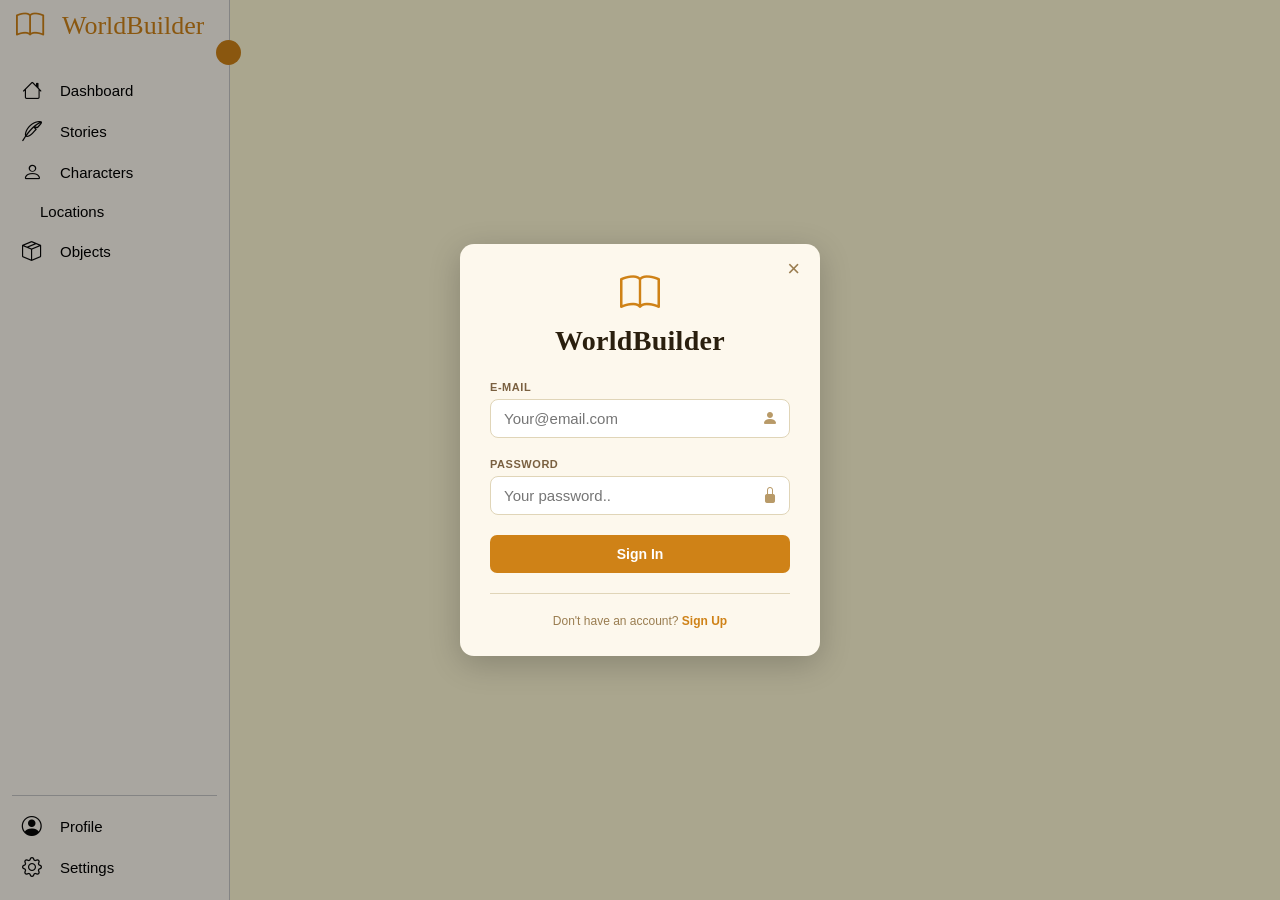
==== index.html @ 4628c9f9 "Add files via upload" ====
<!doctype html>
<html lang="pt-br">
  <head>
    <meta charset="UTF-8">
    <title>WorldBuilder</title>
    <link href="https://cdn.boxicons.com/3.0.8/fonts/basic/boxicons.min.css" rel="stylesheet">
    <link rel="stylesheet" href="https://cdn.jsdelivr.net/npm/bootstrap-icons@1.13.1/font/bootstrap-icons.min.css">
    <link href="Css/style.css" rel="stylesheet"/>
    <link href="Css/sections.css" rel="stylesheet"/>
    <link href="Css/frame.css" rel="stylesheet"/>
  </head>
  <body>
    <header>
      <nav class="Sidebar Expand">
        <div class="Title-Expand">
          <i class="bi bi-book"></i>
          <span class="txt">WorldBuilder</span>
        </div>
        <i class="bx bx-chevron-right toggle" id="btn-exp"></i>
        <ul class="main-menu">
          <li class="item-bar">
            <a href="#A-Dashboard">
              <span class="icon"><i class="bi bi-house"></i></span>
              <span class="txt-link">Dashboard</span>
            </a>
          </li>
          <li class="item-bar">
            <a href="#B-Stories">
              <span class="icon"><i class="bi bi-feather"></i></span>
              <span class="txt-link">Stories</span>
            </a>
          </li>
          <li class="item-bar">
            <a href="#C-Characters">
              <span class="icon"><i class="bi bi-person"></i></span>
              <span class="txt-link">Characters</span>
            </a>
          </li>
          <li class="item-bar">
            <a href="#D-Locations">
              <span class="icon"><i class="bx bx-map"></i></span>
              <span class="txt-link">Locations</span>
            </a>
          </li>
          <li class="item-bar">
            <a href="#E-Objects">
              <span class="icon"><i class="bi bi-box-seam"></i></span>
              <span class="txt-link">Objects</span>
            </a>
          </li>
        </ul>

        <ul class="bottom-menu">
          <li class="item-bar">
            <a href="#Account">
              <span class="icon"><i class="bi bi-person-circle"></i></span>
              <span class="txt-link">Profile</span>
            </a>
          </li>
          <li class="item-bar">
            <a href="#Settings">
              <span class="icon"><i class="bi bi-gear"></i></span>
              <span class="txt-link">Settings</span>
            </a>
          </li>
        </ul>
      </nav>
    </header>
    <main>
      <div class="conteiner">
        <section id="A-Dashboard">
          
        </section>
        <section id="B-Stories">
          <div class="section-panel">
            <div class="section-tab">
              <h2>Stories</h2>
              <button class="btn-add" data-modal="Stories" title="New Story">+</button>
            </div>
            <div class="section-search">
              <i class="bi bi-search"></i>
              <input type="text" placeholder="Search Story...">
            </div>
            <div class="section-list">

              <div class="section-card">
                <div class="card-thumb"><i class="bi bi-feather"></i></div>
                <div class="card-info">
                  <span class="card-name">A Origem do Rei</span>
                  <span class="card-desc">A ascensão de um rei lendário</span>

                </div>
              </div>

            </div>
            
          </div>
          <div class="section-content">
            <p class="section-placeholder">Select an existing item or create a new one to begin.</p>
          </div>
        </section>
        <section id="C-Characters">
          <div class="section-panel">
            <div class="section-tab">
              <h2>Characters</h2>
              <button class="btn-add" title="New Character">+</button>
            </div>
            <div class="section-search">
              <i class="bi bi-search"></i>
              <input type="text" placeholder="Search Character...">
            </div>
            <div class="section-list">
            </div>
          </div>
          <div class="section-content">
            <p class="section-placeholder">Select an existing item or create a new one to begin.</p>
          </div>
        </section>
        <section id="D-Locations">
          <div class="section-panel">
            <div class="section-tab">
              <h2>Locations</h2>
              <button class="btn-add" title="New Location">+</button>
            </div>
            <div class="section-search">
              <i class="bi bi-search"></i>
              <input type="text" placeholder="Search Location...">
            </div>
            <div class="section-list">
              
            </div>
          </div>
          <div class="section-content">
            <p class="section-placeholder">Select an existing item or create a new one to begin.</p>
          </div>
        </section>
        <section id="E-Objects">
          <div class="section-panel">
            <div class="section-tab">
              <h2>Objects</h2>
              <button class="btn-add" title="New Object">+</button>
            </div>
            <div class="section-search">
              <i class="bi bi-search"></i>
              <input type="text" placeholder="Search Object...">
            </div>
            <div class="section-list">
              
            </div>
          </div>
          <div class="section-content">
            <p class="section-placeholder">Select an existing item or create a new one to begin.</p>
          </div>
        </section>

        <section id="Account">
          <div class="account-wrapper">

            <!-- Header do perfil -->
            <div class="account-header">
              <div class="account-avatar">
                <i class="bi bi-person-fill"></i>
              </div>
              <div class="account-header-info">
                <span class="account-name">Username</span>
                <span class="account-email">user@email.com</span>
              </div>
            </div>
          </div>
        </section>
        <section id="Settings">
          <h1>Settings</h1>
        </section>
      </div>
    </main>
    <footer>

    </footer>
        <!-- Modal: criar novo item -->
    <div id="create-modal" class="modal-overlay">
      <div class="modal-box">
        <h3 class="modal-title">New Item</h3>
        <div class="modal-group">
          <label>Name</label>
          <input type="text" id="modal-name-input" placeholder="Enter a name...">
        </div>
        <div class="modal-actions">
          <button id="modal-cancel" class="modal-btn-cancel">Cancel</button>
          <button id="modal-confirm" class="modal-btn-confirm">Create</button>
        </div>
      </div>
    </div>
      <!-- Modal: Login -->
    <div id="login-modal" class="modal-overlay open">
      <form class="modal-box">
        <button type="button" id="login-close" class="modal-btn-x" aria-label="close">&times;</button>
        <div class="modal-login-header">
          <i class="bi bi-book modal-login-icon"></i>
          <h3 class="modal-title">WorldBuilder</h3>
        </div>
        <div class="modal-group">
          <label>E-mail</label>
          <div class="input-wrap">
            <input type="email" id="login-email" placeholder="Your@email.com">
            <i class="bi bi-person-fill"></i>
          </div>
        </div>
        <div class="modal-group">
          <label>Password</label>
          <div class="input-wrap">
            <input type="password" id="login-password" placeholder="Your password..">
            <i class="bi bi-lock-fill"></i>
          </div>
        </div>
        <p id="login-error" class="modal-error"></p>
        <div class="modal-actions">
          <button id="login-confirm" class="modal-btn-confirm modal-btn-full">Sign In</button>
        </div>
        <hr class="modal-divider">
        <p class="modal-footer-link">Don't have an account? <a id="go-to-register">Sign Up</a></p>
      </form>
    </div>
      <!-- Modal: Cadastro -->
    <div id="register-modal" class="modal-overlay">
      <form class="modal-box">
        <button type="button" id="login-close" class="modal-btn-x" aria-label="close">&times;</button>
        <h3 class="modal-title">Create Account</h3>
        <div class="modal-group">
          <label>Username</label>
          <div class="input-wrap">
            <input type="text" id="register-username" placeholder="Choose a username...">
            <i class="bi bi-person-fill"></i>
          </div>
        </div>
        <div class="modal-group">
          <label>E-mail</label>
          <div class="input-wrap">
            <input type="email" id="register-email" placeholder="your@email.com">
            <i class="bi bi-envelope-fill"></i>
          </div>
        </div>
        <div class="modal-group">
          <label>Password</label>
          <div class="input-wrap">
            <input type="password" id="register-password" placeholder="Create a password...">
            <i class="bi bi-lock-fill"></i>
          </div>
        </div>
        <div class="modal-group">
          <label>Confirm Password</label>
          <div class="input-wrap">
            <input type="password" id="register-confirm-password" placeholder="Repeat your password...">
            <i class="bi bi-shield-lock-fill"></i>
          </div>
        </div>
        <p id="register-error" class="modal-error"></p>
        <hr class="modal-divider">
        <div class="modal-actions">
          <button id="register-confirm" class="modal-btn-confirm modal-btn-full">Sign Up</button>
        </div>
        <p class="modal-footer-link">Already have an account? <a id="go-to-login">Sign In</a></p>
      </form>
    </div>
    
    <script src="Js/navbar_script.js"></script>
    <script src="Js/sections_script.js"></script>
    <script src="Js/auth_script.js"></script>
  </body>
</html>
---- Css/style.css ----
* {
    margin: 0;
    padding: 0;
    box-sizing: border-box;
    font-family: 'Inter', sans-serif;
}

body {
    height: 100vh;
}


nav.Sidebar {
    width: 65px;
    height: 100vh;
    background-color: #fdf8ef;
    padding: 10px 12px;
    border-right: 1px solid #c6c6c6;

    position: fixed;
    top: 0;
    left: 0;

    display: flex;
    flex-direction: column;
    transition: .2s;
}

nav.Sidebar.Expand {
    width: 230px;
}

/* Toggle button */
.toggle {
    position: absolute;
    top: 40px;
    right: -12px;
    height: 25px;
    width: 25px;
    background: #cf8217;
    color: white;
    border-radius: 50%;
    font-size: 20px;
    display: flex;
    justify-content: center;
    align-items: center;
    cursor: pointer;
    transition: transform 0.25s ease;
    z-index: 10;
    flex-shrink: 0;
}

nav.Sidebar.Expand .toggle {
    transform: rotate(180deg);
}

/* Title */
.Title-Expand {
    display: flex;
    align-items: center;
    gap: 10px;
    padding-left: 8px;
    margin-bottom: 30px;
    cursor: default;
}

nav.Sidebar.Expand .Title-Expand {
    justify-content: flex-start;
    padding-left: 4px;
}

.Title-Expand>i {
    color: #cf8217;
    font-size: 28px;
}

.Title-Expand>span {
    font-family: 'Crimson Pro', serif;
    color: #cf8217;
    font-size: 26px;
    line-height: 1;
}

ul {
    list-style-type: none;
}

ul.main-menu {
    flex: 1;
}

ul li.item-bar {
    border-radius: 6px;
    transition: background 0.2s ease;
    margin-bottom: 5px;
}

ul li.item-bar a {
    display: flex;
    align-items: center;
    gap: 10px;
    color: #000000;
    text-decoration: none;
    font-size: 15px;
    font-weight: 500;
    padding: 8px 10px;
    border-radius: 6px;
}

ul li.item-bar a:hover {
    color: #ffffff;
}

ul li.item-bar a .txt-link {
    margin-left: 12px;
}

ul li.item-bar a .icon>i {
    font-size: 20px;
    color: #080808;
    transition: color 0.15s ease;
    display: flex;
}

ul li.item-bar:hover {
    background: #cf8217;
}

ul li.item-bar:hover a,
ul li.item-bar:hover a .icon>i {
    color: #ffffff;
}

ul li.ativo {
    background-color: #cf8217;
    border-radius: 6px;
}

/* Link text — hidden when collapsed */
ul li.item-bar a .txt-link,
.Title-Expand .txt {
    opacity: 0;
    max-width: 0;
    overflow: hidden;
    white-space: nowrap;
    transition: opacity 0.2s ease, max-width 0.25s ease;
    pointer-events: none;
    margin-left: 0;
}

nav.Sidebar.Expand ul li.item-bar a .txt-link,
nav.Sidebar.Expand .txt {
    opacity: 1;
    max-width: 160px;
    pointer-events: auto;
    margin-left: 8px;
}

ul li.ativo a,
ul li.ativo a .icon>i {
    color: #ffffff;
}

ul.bottom-menu {
    margin-top: auto;
    padding-top: 12px;
    border-top: 1px solid #c6c6c6;
}
/* === LAYOUT MAIN === */
main {
    margin-left: 65px;
    height: 100vh;
    transition: margin-left 0.2s;
}
nav.Sidebar.Expand + main,
body:has(nav.Sidebar.Expand) main {
    margin-left: 230px;
}
/*=== Selection ===*/
.conteiner {
    height: 100%;
    overflow: hidden;
}
---- Css/sections.css ----
:root{
    --primary-color: #fff9d5;
    --secondary-color: #fdf8ef;
}
/* ===== SECTIONS LAYOUT ===== */
section {
    display: none;
    height: 100%;
    background: var(--primary-color);
    font-family: 'Crimson Pro', serif;
    overflow: hidden;
}
section:target {
    display: flex;
    flex-direction: row;
}
#Account,
#Settings{
    background: var(--secondary-color);
}
.conteiner:not(:has(:target)) #A-Dashboard {
    display: flex;
    flex-direction: row;
}
/* ===== PANEL (lista lateral) ===== */
.section-panel {
    width: 250px;
    min-width: 250px;
    height: 100%;
    display: flex;
    flex-direction: column;
    border-right: 1px solid #e0d5b8;
    background: #fdf8ef;
    padding: 20px 14px;
    gap: 14px;
}
/* ===== CABEÇALHO DA ABA ===== */
.section-tab {
    display: flex;
    align-items: center;
    justify-content: space-between;
    padding: 0 4px;
}
.section-tab h2 {
    font-family: 'Crimson Pro', serif;
    font-size: 26px;
    font-weight: 700;
    color: #2a1f0e;
    line-height: 1;
}
.section-tab .btn-add {
    background: none;
    border: none;
    color: #cf8217;
    font-size: 30px;
    cursor: pointer;
    line-height: 1;
    padding: 0 4px;
    display: flex;
    align-items: center;
    justify-content: center;
    border-radius: 5px;
    transition: background 0.15s, color 0.15s;
}
.section-tab .btn-add:hover {
    background: #cf821720;
    color: #b37428;
}
/* ===== SEARCH BAR ===== */
.section-search {
    display: flex;
    align-items: center;
    gap: 8px;
    background: #ffffff;
    border: 1px solid #e0d5b8;
    border-radius: 8px;
    padding: 8px 10px;
}
.section-search i {
    color: #999;
    font-size: 20px;
    flex-shrink: 0;
}
.section-search input {
    border: none;
    outline: none;
    background: transparent;
    font-family: 'Inter', sans-serif;
    font-size: 18px;
    color: #444;
    width: 100%;
}
.section-search input::placeholder {
    color: #bbb;
}
/* ===== LISTA DE ITEMS ===== */
.section-list {
    display: flex;
    flex-direction: column;
    gap: 10px;
    overflow-y: auto;
    flex: 1;
}
.section-list::-webkit-scrollbar {
    width: 4px;
}
.section-list::-webkit-scrollbar-thumb {
    background: #e0d5b8;
    border-radius: 4px;
}
/* ===== CARD ===== */
.section-card {
    display: flex;
    align-items: center;
    gap: 12px;
    background: #ffffff;
    border: 1px solid #e8dfc8;
    border-radius: 10px;
    padding: 10px 12px;
    cursor: pointer;
    transition: box-shadow 0.15s, border-color 0.15s;
    text-decoration: none;
}
.section-card:hover {
    box-shadow: 0 2px 8px #cf821720;
    border-color: #cf8217;
}
.section-card .card-thumb {
    width: 46px;
    height: 46px;
    min-width: 46px;
    background: #f0e8d0;
    border-radius: 8px;
    display: flex;
    align-items: center;
    justify-content: center;
    color: #cf8217;
    font-size: 20px;
}
.section-card .card-info {
    display: flex;
    flex-direction: column;
    gap: 3px;
    overflow: hidden;
}
.section-card .card-name {
    font-family: 'Crimson Pro', serif;
    font-size: 17px;
    font-weight: 600;
    color: #2a1f0e;
    white-space: nowrap;
    overflow: hidden;
    text-overflow: ellipsis;
}
.section-card .card-desc {
    font-family: 'Inter', sans-serif;
    font-size: 12px;
    color: #999;
    white-space: nowrap;
    overflow: hidden;
    text-overflow: ellipsis;
}
/* ===== AREA DE CONTEÚDO (lado direito) ===== */
.section-content {
    flex: 1;
    height: 100%;
    display: flex;
    align-items: center;
    justify-content: center;
    padding: 40px;
}
.section-placeholder {
    font-family: 'Crimson Pro', serif;
    font-style: italic;
    font-size: 18px;
    color: #b09060;
}
/* ===== CARD ACTIVE ===== */
.section-card.active {
    border-color: #cf8217;
    box-shadow: 0 2px 10px #cf821730;
    background: #fffdf5;
}

.account-wrapper {
    display: flex;
    flex-direction: column;
    height: 100%;
    width: 100%;
}
.account-header {
    display: flex;
    align-items: center;
    gap: 18px;
    padding: 28px 36px 20px 36px;
    border-bottom: 1px solid #e0d5b8;
    background: #fdf8ed;
    flex-shrink: 0;
}
.account-avatar {
    width: 64px;
    height: 64px;
    border-radius: 50%;
    background: #f0e8d0;
    border: 2px solid #cf8217;
    display: flex;
    align-items: center;
    justify-content: center;
    color: #cf8217;
    font-size: 32px;
    flex-shrink: 0;
}
.account-header-info {
    display: flex;
    flex-direction: column;
    gap: 3px;
}
.account-header-info .account-name {
    font-family: 'Crimson Pro', serif;
    font-size: 26px;
    font-weight: 700;
    color: #2a1f0e;
    line-height: 1;
}.account-header-info .account-email {
    font-family: 'Inter', sans-serif;
    font-size: 13px;
    color: #9a7d50;
}
---- Css/frame.css ----
/* ===== MODAL BASE ===== */
.modal-overlay {
    display: none;
    position: fixed;
    inset: 0;
    background: #0005;
    z-index: 9999;
    align-items: center;
    justify-content: center;
}
.modal-overlay.open {
    display: flex;
}
.modal-box {
    position: relative; 
    background: #fdf8ed;
    border-radius: 14px;
    padding: 28px 30px;
    width: 340px;
    box-shadow: 0 8px 32px #0003;
    display: flex;
    flex-direction: column;
    gap: 18px;
    animation: modalIn 0.18s ease;
}
@keyframes modalIn {
    from { opacity: 0; transform: scale(0.94) translateY(-10px); }
    to   { opacity: 1; transform: scale(1) translateY(0); }
}
.modal-title {
    font-family: 'Crimson Pro', serif;
    font-size: 22px;
    font-weight: 700;
    color: #2a1f0e;
}
.modal-group {
    display: flex;
    flex-direction: column;
    gap: 6px;
}
.modal-group label {
    font-family: 'Inter', sans-serif;
    font-size: 11px;
    font-weight: 600;
    color: #7a6040;
    text-transform: uppercase;
    letter-spacing: 0.05em;
}
.modal-group .input-wrap {
    position: relative;
    display: flex;
    align-items: center;
}
.modal-group .input-wrap i {
    position: absolute;
    right: 12px;
    color: #b89a68;
    font-size: 16px;
    pointer-events: none;
}
.modal-group input,
.modal-group select {
    background: #fff;
    border: 1px solid #e0d5b8;
    border-radius: 8px;
    padding: 10px 38px 10px 13px;
    font-family: 'Inter', sans-serif;
    font-size: 15px;
    color: #2a1f0e;
    outline: none;
    transition: border-color 0.15s;
    width: 100%;
}
.modal-group input:focus,
.modal-group select:focus {
    border-color: #cf8217;
    box-shadow: 0 0 0 3px #cf821718;
}
.modal-actions {
    display: flex;
    justify-content: flex-end;
    gap: 10px;
}
.modal-btn-cancel {
    background: none;
    border: 1px solid #e0d5b8;
    border-radius: 7px;
    padding: 8px 18px;
    font-family: 'Inter', sans-serif;
    font-size: 13px;
    font-weight: 500;
    color: #7a6040;
    cursor: pointer;
    transition: background 0.15s;
}
.modal-btn-cancel:hover { background: #f0e8d0; }
.modal-btn-confirm {
    background: #cf8217;
    border: none;
    border-radius: 7px;
    padding: 8px 22px;
    font-family: 'Inter', sans-serif;
    font-size: 13px;
    font-weight: 600;
    color: #fff;
    cursor: pointer;
    transition: background 0.15s;
}
.modal-btn-confirm:hover { background: #b37428; }
/* ===== MODAL LOGIN ===== */
#login-modal .modal-box {
    width: 360px;
    gap: 20px;
}
.modal-login-header {
    display: flex;
    flex-direction: column;
    align-items: center;
    gap: 8px;
    padding-bottom: 4px;
}
.modal-login-icon {
    font-size: 40px;
    color: #cf8217;
}
#login-modal .modal-title {
    font-size: 28px;
    text-align: center;
    letter-spacing: 0.01em;
}
.modal-btn-full {
    width: 100%;
    justify-content: center;
    padding: 11px 0;
    font-size: 14px;
}
/* ===== MODAL CADASTRO (wider) ===== */
#register-modal .modal-box {
    width: 420px;
}
.modal-divider {
    border: none;
    border-top: 1px solid #e0d5b8;
    margin: 0;
}
.modal-footer-link {
    font-family: 'Inter', sans-serif;
    font-size: 12px;
    color: #9a7d50;
    text-align: center;
}
.modal-footer-link a {
    color: #cf8217;
    text-decoration: none;
    font-weight: 600;
}
.modal-footer-link a:hover {
    text-decoration: underline;
}
.modal-error {
    display: none;
    font-family: 'Inter', sans-serif;
    font-size: 12px;
    color: #c0392b;
    background: #fdecea;
    border: 1px solid #f5c6c2;
    border-radius: 6px;
    padding: 8px 12px;
    text-align: center;
}
.modal-error:not(:empty) {
    display: block;
}
/* ===== BOTAO X DOS MODAIS ===== */
.modal-btn-x {
    position: absolute;
    top: 12px;
    right: 14px;
    background: none;
    border: none;
    font-size: 22px;
    line-height: 1;
    color: #9a7d50;
    cursor: pointer;
    padding: 2px 6px;
    border-radius: 5px;
    transition: background 0.15s, color 0.15s;
}
.modal-btn-x:hover {
    background: #f0e8d0;
    color: #5a3e1b;
}
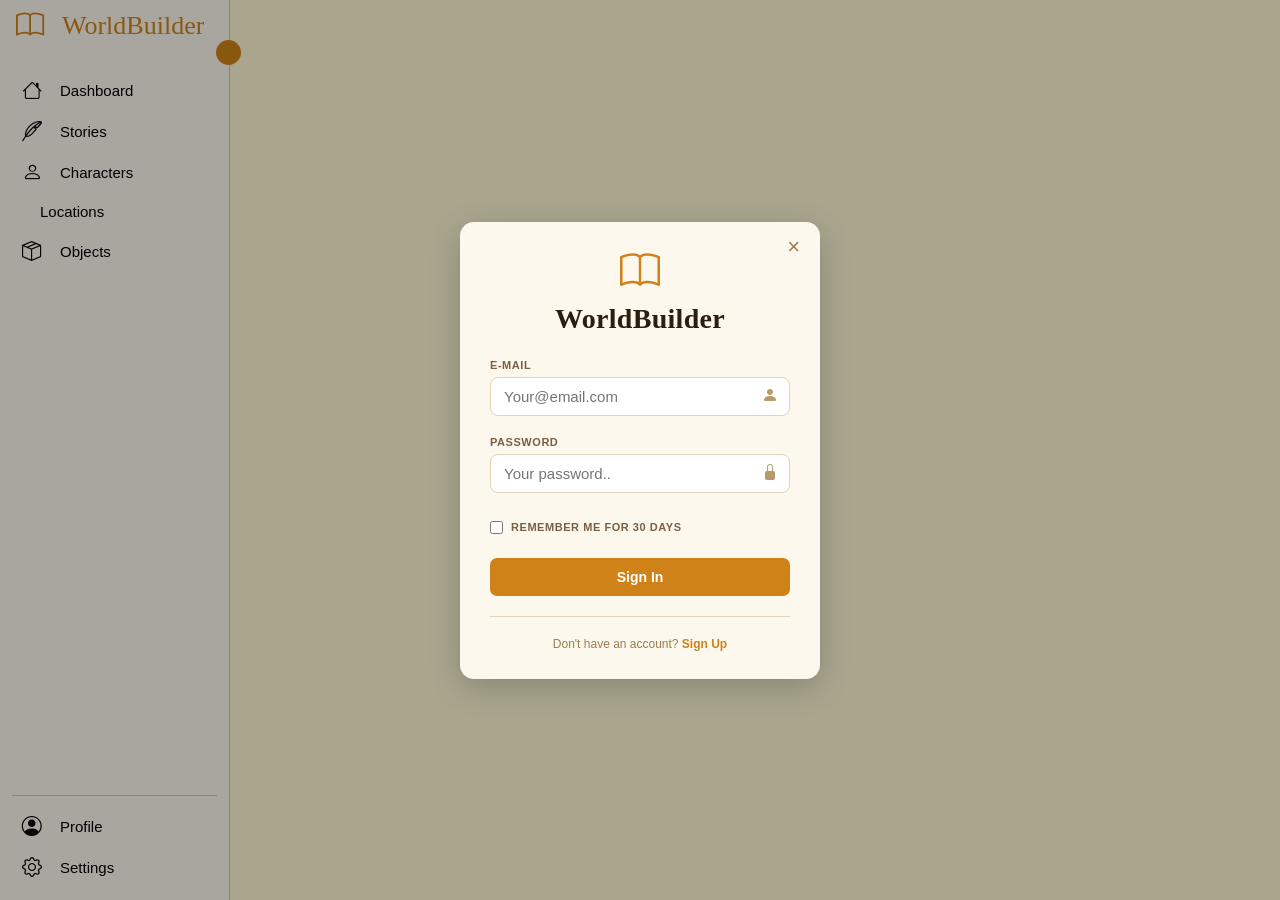
==== commit 99f0498d: "Add files via upload" ====
--- a/index.html
+++ b/index.html
@@ -75,12 +75,13 @@
           <div class="section-panel">
             <div class="section-tab">
               <h2>Stories</h2>
-              <button class="btn-add" data-modal="Stories" title="New Story">+</button>
-            </div>
-            <div class="section-search">
-              <i class="bi bi-search"></i>
-              <input type="text" placeholder="Search Story...">
-            </div>
+              <button class="btn-add" data-section="Stories" title="New Story">+</button>
+            </div>
+            <div class="section-search">
+              <i class="bi bi-search"></i>
+              <input type="text" placeholder="Search Story..." autocomplete="off">
+            </div>
+            <div class="divider"></div>
             <div class="section-list">
 
               <div class="section-card">
@@ -88,13 +89,12 @@
                 <div class="card-info">
                   <span class="card-name">A Origem do Rei</span>
                   <span class="card-desc">A ascensão de um rei lendário</span>
-
                 </div>
               </div>
 
             </div>
-            
-          </div>
+          </div>
+          
           <div class="section-content">
             <p class="section-placeholder">Select an existing item or create a new one to begin.</p>
           </div>
@@ -103,12 +103,13 @@
           <div class="section-panel">
             <div class="section-tab">
               <h2>Characters</h2>
-              <button class="btn-add" title="New Character">+</button>
+              <button class="btn-add" data-section="Characters" title="New Character">+</button>
             </div>
             <div class="section-search">
               <i class="bi bi-search"></i>
               <input type="text" placeholder="Search Character...">
             </div>
+            <div class="divider"></div>
             <div class="section-list">
             </div>
           </div>
@@ -120,12 +121,13 @@
           <div class="section-panel">
             <div class="section-tab">
               <h2>Locations</h2>
-              <button class="btn-add" title="New Location">+</button>
+              <button class="btn-add" data-section="Locations" title="New Location">+</button>
             </div>
             <div class="section-search">
               <i class="bi bi-search"></i>
               <input type="text" placeholder="Search Location...">
             </div>
+            <div class="divider"></div>
             <div class="section-list">
               
             </div>
@@ -138,12 +140,13 @@
           <div class="section-panel">
             <div class="section-tab">
               <h2>Objects</h2>
-              <button class="btn-add" title="New Object">+</button>
+              <button class="btn-add" data-section="Objects" title="New Object">+</button>
             </div>
             <div class="section-search">
               <i class="bi bi-search"></i>
               <input type="text" placeholder="Search Object...">
             </div>
+            <div class="divider"></div>
             <div class="section-list">
               
             </div>
@@ -189,6 +192,7 @@
           <button id="modal-confirm" class="modal-btn-confirm">Create</button>
         </div>
       </div>
+
     </div>
       <!-- Modal: Login -->
     <div id="login-modal" class="modal-overlay open">
@@ -213,6 +217,12 @@
           </div>
         </div>
         <p id="login-error" class="modal-error"></p>
+        <div class="modal-remember">
+          <label class="remember-label">
+            <input type="checkbox" id="login-remember">
+            <span>Remember me for 30 days</span>
+          </label>
+        </div>
         <div class="modal-actions">
           <button id="login-confirm" class="modal-btn-confirm modal-btn-full">Sign In</button>
         </div>
--- a/Css/frame.css
+++ b/Css/frame.css
@@ -133,6 +133,29 @@
     justify-content: center;
     padding: 11px 0;
     font-size: 14px;
+}
+/* === Remember Me === */
+.modal-remember {
+    margin: 8px 0 4px 0;
+}
+.remember-label {
+    display: flex;
+    align-items: center;
+    gap: 8px;
+    cursor: pointer;
+    font-family: 'Inter', sans-serif;
+    font-size: 11px;
+    font-weight: 600;
+    color: #7a6040;
+    text-transform: uppercase;
+    letter-spacing: 0.05em;
+}
+.remember-label input[type="checkbox"] {
+    width: 13px;
+    height: 13px;
+    accent-color: #cf8217;
+    cursor: pointer;
+    flex-shrink: 0;
 }
 /* ===== MODAL CADASTRO (wider) ===== */
 #register-modal .modal-box {
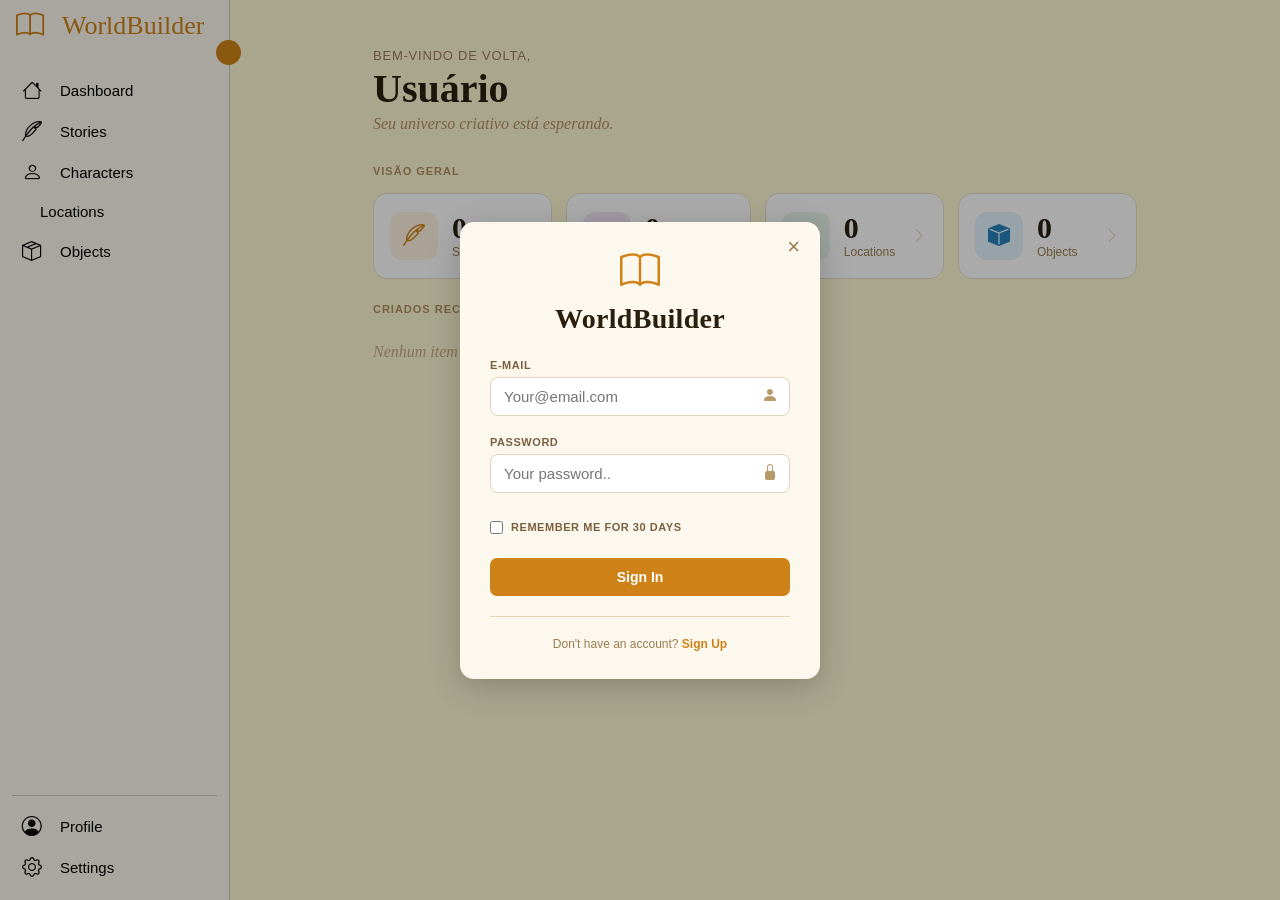
==== commit 5ada9e79: "Add files via upload" ====
--- a/index.html
+++ b/index.html
@@ -8,6 +8,7 @@
     <link href="Css/style.css" rel="stylesheet"/>
     <link href="Css/sections.css" rel="stylesheet"/>
     <link href="Css/frame.css" rel="stylesheet"/>
+    <link href="Css/dashboard.css" rel="stylesheet"/>
   </head>
   <body>
     <header>
@@ -68,8 +69,58 @@
     </header>
     <main>
       <div class="conteiner">
+        <!-- ===== DASHBOARD ===== -->
         <section id="A-Dashboard">
-          
+          <div class="dashboard-wrapper">
+            <div class="dash-header">
+              <div class="dash-welcome">
+                <p class="dash-greeting">Bem-vindo de volta,</p>
+                <h1 class="dash-username" id="dash-username">Usuário</h1>
+                <p class="dash-subtitle">Seu universo criativo está esperando.</p>
+              </div>
+            </div>
+
+            <p class="dash-section-label">Visão Geral</p>
+            <div class="dash-stats">
+              <a class="dash-stat-card" href="#B-Stories">
+                <div class="dash-stat-icon dash-icon-story"><i class="bi bi-feather"></i></div>
+                <div class="dash-stat-body">
+                  <span class="dash-stat-count" id="dash-count-stories">0</span>
+                  <span class="dash-stat-label">Stories</span>
+                </div>
+                <i class="bi bi-chevron-right dash-stat-arrow"></i>
+              </a>
+              <a class="dash-stat-card" href="#C-Characters">
+                <div class="dash-stat-icon dash-icon-char"><i class="bi bi-person-fill"></i></div>
+                <div class="dash-stat-body">
+                  <span class="dash-stat-count" id="dash-count-characters">0</span>
+                  <span class="dash-stat-label">Characters</span>
+                </div>
+                <i class="bi bi-chevron-right dash-stat-arrow"></i>
+              </a>
+              <a class="dash-stat-card" href="#D-Locations">
+                <div class="dash-stat-icon dash-icon-loc"><i class="bi bi-geo-alt-fill"></i></div>
+                <div class="dash-stat-body">
+                  <span class="dash-stat-count" id="dash-count-locations">0</span>
+                  <span class="dash-stat-label">Locations</span>
+                </div>
+                <i class="bi bi-chevron-right dash-stat-arrow"></i>
+              </a>
+              <a class="dash-stat-card" href="#E-Objects">
+                <div class="dash-stat-icon dash-icon-obj"><i class="bi bi-box-fill"></i></div>
+                <div class="dash-stat-body">
+                  <span class="dash-stat-count" id="dash-count-objects">0</span>
+                  <span class="dash-stat-label">Objects</span>
+                </div>
+                <i class="bi bi-chevron-right dash-stat-arrow"></i>
+              </a>
+            </div>
+
+            <p class="dash-section-label">Criados Recentemente</p>
+            <div class="dash-recent" id="dash-recent">
+              <p class="dash-empty">Nenhum item criado ainda.</p>
+            </div>
+          </div>
         </section>
         <section id="B-Stories">
           <div class="section-panel">
@@ -84,14 +135,6 @@
             <div class="divider"></div>
             <div class="section-list">
 
-              <div class="section-card">
-                <div class="card-thumb"><i class="bi bi-feather"></i></div>
-                <div class="card-info">
-                  <span class="card-name">A Origem do Rei</span>
-                  <span class="card-desc">A ascensão de um rei lendário</span>
-                </div>
-              </div>
-
             </div>
           </div>
           
@@ -107,10 +150,11 @@
             </div>
             <div class="section-search">
               <i class="bi bi-search"></i>
-              <input type="text" placeholder="Search Character...">
+              <input type="text" placeholder="Search Character..." autocomplete="off">
             </div>
             <div class="divider"></div>
             <div class="section-list">
+
             </div>
           </div>
           <div class="section-content">
@@ -125,7 +169,7 @@
             </div>
             <div class="section-search">
               <i class="bi bi-search"></i>
-              <input type="text" placeholder="Search Location...">
+              <input type="text" placeholder="Search Location..." autocomplete="off">
             </div>
             <div class="divider"></div>
             <div class="section-list">
@@ -144,7 +188,7 @@
             </div>
             <div class="section-search">
               <i class="bi bi-search"></i>
-              <input type="text" placeholder="Search Object...">
+              <input type="text" placeholder="Search Object..." autocomplete="off">
             </div>
             <div class="divider"></div>
             <div class="section-list">
@@ -185,7 +229,7 @@
         <h3 class="modal-title">New Item</h3>
         <div class="modal-group">
           <label>Name</label>
-          <input type="text" id="modal-name-input" placeholder="Enter a name...">
+          <input type="text" id="modal-name-input" placeholder="Enter a name..." autocomplete="off">
         </div>
         <div class="modal-actions">
           <button id="modal-cancel" class="modal-btn-cancel">Cancel</button>
@@ -212,7 +256,7 @@
         <div class="modal-group">
           <label>Password</label>
           <div class="input-wrap">
-            <input type="password" id="login-password" placeholder="Your password..">
+            <input type="password" id="login-password" placeholder="Your password.." autocomplete="current-password">
             <i class="bi bi-lock-fill"></i>
           </div>
         </div>
@@ -238,28 +282,28 @@
         <div class="modal-group">
           <label>Username</label>
           <div class="input-wrap">
-            <input type="text" id="register-username" placeholder="Choose a username...">
+            <input type="text" id="register-username" placeholder="Choose a username..." autocomplete="username">
             <i class="bi bi-person-fill"></i>
           </div>
         </div>
         <div class="modal-group">
           <label>E-mail</label>
           <div class="input-wrap">
-            <input type="email" id="register-email" placeholder="your@email.com">
+            <input type="email" id="register-email" placeholder="your@email.com" autocomplete="email">
             <i class="bi bi-envelope-fill"></i>
           </div>
         </div>
         <div class="modal-group">
           <label>Password</label>
           <div class="input-wrap">
-            <input type="password" id="register-password" placeholder="Create a password...">
+            <input type="password" id="register-password" placeholder="Create a password..." autocomplete="new-password">
             <i class="bi bi-lock-fill"></i>
           </div>
         </div>
         <div class="modal-group">
           <label>Confirm Password</label>
           <div class="input-wrap">
-            <input type="password" id="register-confirm-password" placeholder="Repeat your password...">
+            <input type="password" id="register-confirm-password" placeholder="Repeat your password..." autocomplete="new-password">
             <i class="bi bi-shield-lock-fill"></i>
           </div>
         </div>
--- a/Css/sections.css
+++ b/Css/sections.css
@@ -39,7 +39,13 @@
     display: flex;
     align-items: center;
     justify-content: space-between;
-    padding: 0 4px;
+    padding: 0 2px;
+}
+.section-tab-actions {
+    display: flex;
+    align-items: center;
+    gap: 6px;
+    padding-left: 5px;
 }
 .section-tab h2 {
     font-family: 'Crimson Pro', serif;
@@ -47,6 +53,7 @@
     font-weight: 700;
     color: #2a1f0e;
     line-height: 1;
+    flex: 1;
 }
 .section-tab .btn-add {
     background: none;
@@ -66,6 +73,32 @@
     background: #cf821720;
     color: #b37428;
 }
+/* ===== VIEW TOGGLE BUTTONS ===== */
+.view-toggle {
+    display: flex;
+    gap: 2px;
+    align-items: center;
+}
+.view-btn {
+    background: none;
+    border: none;
+    color: #b09060;
+    font-size: 17px;
+    cursor: pointer;
+    padding: 4px 5px;
+    border-radius: 5px;
+    transition: background 0.15s, color 0.15s;
+    display: flex;
+    align-items: center;
+}
+.view-btn:hover {
+    background: #cf821718;
+    color: #cf8217;
+}
+.view-btn.active {
+    background: #cf821725;
+    color: #cf8217;
+}
 /* ===== SEARCH BAR ===== */
 .section-search {
     display: flex;
@@ -73,8 +106,9 @@
     gap: 8px;
     background: #ffffff;
     border: 1px solid #e0d5b8;
-    border-radius: 8px;
-    padding: 8px 10px;
+    border-radius: 4px;
+    padding: 8px 10px ;
+    
 }
 .section-search i {
     color: #999;
@@ -93,11 +127,15 @@
 .section-search input::placeholder {
     color: #bbb;
 }
+.divider {
+    border-top: 1px solid #c6c6c6;
+    margin: 0 -14px;
+}
 /* ===== LISTA DE ITEMS ===== */
 .section-list {
     display: flex;
     flex-direction: column;
-    gap: 10px;
+    gap: 8px;
     overflow-y: auto;
     flex: 1;
 }
@@ -108,11 +146,36 @@
     background: #e0d5b8;
     border-radius: 4px;
 }
+/* ===== GRID VIEW ===== */
+.section-list.grid-view {
+    display: grid;
+    grid-template-columns: 1fr 1fr;
+    gap: 8px;
+    align-content: start;
+    overflow-y: auto;
+}
+.section-list.grid-view .section-card {
+    flex-direction: column;
+    align-items: center;
+    padding: 14px 6px 10px;
+    gap: 8px;
+    text-align: center;
+}
+.section-list.grid-view .card-info {
+    width: 100%;
+    align-items: center;
+}
+.section-list.grid-view .card-delete {
+    top: 4px;
+    right: 4px;
+    font-size: 13px;
+}
 /* ===== CARD ===== */
 .section-card {
-    display: flex;
-    align-items: center;
-    gap: 12px;
+    position: relative;
+    display: flex;
+    align-items: center;
+    gap: 1wpx;
     background: #ffffff;
     border: 1px solid #e8dfc8;
     border-radius: 10px;
@@ -126,26 +189,29 @@
     border-color: #cf8217;
 }
 .section-card .card-thumb {
-    width: 46px;
-    height: 46px;
-    min-width: 46px;
+    width: 76px;
+    height: 76px;
+    min-width: 76px;
     background: #f0e8d0;
-    border-radius: 8px;
+    border-radius: 10px;
     display: flex;
     align-items: center;
     justify-content: center;
     color: #cf8217;
     font-size: 20px;
+    flex-shrink: 0;
+    margin-right: 3px;
 }
 .section-card .card-info {
     display: flex;
     flex-direction: column;
     gap: 3px;
     overflow: hidden;
+    flex: 1;
 }
 .section-card .card-name {
     font-family: 'Crimson Pro', serif;
-    font-size: 17px;
+    font-size: 20px;
     font-weight: 600;
     color: #2a1f0e;
     white-space: nowrap;
@@ -160,6 +226,73 @@
     overflow: hidden;
     text-overflow: ellipsis;
 }
+
+/* ===== CARD DELETE BUTTON ===== */
+.card-delete {
+    position: absolute;
+    top: 6px;
+    right: 6px;
+    background: none;
+    border: none;
+    color: #c0392b;
+    font-size: 15px;
+    cursor: pointer;
+    padding: 4px 5px;
+    border-radius: 5px;
+    opacity: 0;
+    pointer-events: none;
+    transition: opacity 0.15s, background 0.15s;
+    line-height: 1;
+    display: flex;
+    align-items: center;
+    justify-content: center;
+    z-index: 2;
+}
+.section-card:hover .card-delete {
+    opacity: 1;
+    pointer-events: auto;
+}
+.card-delete:hover {
+    background: #fdecea;
+}
+/* ===== PAGINATION ===== */
+.section-pagination {
+    display: flex;
+    align-items: center;
+    justify-content: center;
+    gap: 4px;
+    padding: 4px 0 0;
+    flex-shrink: 0;
+    flex-wrap: wrap;
+}
+.page-btn {
+    background: none;
+    border: 1px solid #e0d5b8;
+    color: #6b5230;
+    font-size: 13px;
+    font-family: 'Inter', sans-serif;
+    cursor: pointer;
+    padding: 3px 9px;
+    border-radius: 5px;
+    transition: background 0.15s, color 0.15s, border-color 0.15s;
+    min-width: 30px;
+}
+.page-btn:hover {
+    background: #cf821720;
+    border-color: #cf8217;
+    color: #cf8217;
+}
+.page-btn.active {
+    background: #cf8217;
+    border-color: #cf8217;
+    color: #fff;
+    font-weight: 600;
+    pointer-events: none;
+}
+.page-btn:disabled {
+    opacity: 0.4;
+    cursor: default;
+}
 /* ===== AREA DE CONTEÚDO (lado direito) ===== */
 .section-content {
     flex: 1;
@@ -174,6 +307,133 @@
     font-style: italic;
     font-size: 18px;
     color: #b09060;
+}
+/* ===== ITEM VIEW (section-content ao clicar) ===== */
+.item-view {
+    display: flex;
+    flex-direction: column;
+    align-items: flex-start;
+    width: 100%;
+    height: 100%;
+    padding: 40px 48px;
+    gap: 32px;
+}
+.item-view-header {
+    display: flex;
+    align-items: center;
+    gap: 28px;
+    width: 100%;
+}
+.item-view-thumb {
+    width: 90px;
+    height: 90px;
+    min-width: 90px;
+    background: #f0e8d0;
+    border-radius: 16px;
+    display: flex;
+    align-items: center;
+    justify-content: center;
+    color: #cf8217;
+    font-size: 42px;
+    border: 2px solid #e8dfc8;
+}
+.item-view-name-wrap {
+    display: flex;
+    align-items: center;
+    gap: 12px;
+}
+.item-view-name {
+    font-family: 'Crimson Pro', serif;
+    font-size: 34px;
+    font-weight: 700;
+    color: #2a1f0e;
+    line-height: 1.1;
+}
+.item-view-edit-btn {
+    background: none;
+    border: none;
+    color: #cf8217;
+    font-size: 20px;
+    cursor: pointer;
+    padding: 6px 8px;
+    border-radius: 6px;
+    display: flex;
+    align-items: center;
+    transition: background 0.15s, color 0.15s;
+    flex-shrink: 0;
+}
+.item-view-edit-btn:hover {
+    background: #cf821720;
+    color: #b37428;
+}
+/* ===== CHARACTER ATTRIBUTES PANEL ===== */
+.char-attrs {
+    display: flex;
+    flex-direction: column;
+    gap: 20px;
+    width: 100%;
+}
+.char-attrs-title {
+    font-family: 'Crimson Pro', serif;
+    font-size: 15px;
+    font-weight: 700;
+    text-transform: uppercase;
+    letter-spacing: 0.08em;
+    color: #b09060;
+    margin-bottom: 4px;
+}
+.char-attrs-grid {
+    display: grid;
+    grid-template-columns: 1fr 1fr;
+    gap: 16px;
+}
+.char-attr-field {
+    display: flex;
+    flex-direction: column;
+    gap: 6px;
+}
+.char-attr-field label {
+    font-family: 'Inter', sans-serif;
+    font-size: 12px;
+    font-weight: 600;
+    text-transform: uppercase;
+    letter-spacing: 0.07em;
+    color: #9a7d50;
+}
+.char-attr-select {
+    appearance: none;
+    -webkit-appearance: none;
+    background: #fff url("data:image/svg+xml,%3Csvg xmlns='http://www.w3.org/2000/svg' width='12' height='8' viewBox='0 0 12 8'%3E%3Cpath d='M1 1l5 5 5-5' stroke='%23cf8217' stroke-width='1.8' fill='none' stroke-linecap='round'/%3E%3C/svg%3E") no-repeat right 12px center;
+    border: 1.5px solid #e0d5b8;
+    border-radius: 8px;
+    padding: 9px 34px 9px 12px;
+    font-family: 'Crimson Pro', serif;
+    font-size: 16px;
+    color: #2a1f0e;
+    cursor: pointer;
+    transition: border-color 0.15s, box-shadow 0.15s;
+    width: 100%;
+}
+.char-attr-select:focus {
+    outline: none;
+    border-color: #cf8217;
+    box-shadow: 0 0 0 3px #cf821718;
+}
+.char-attr-select option[value=""] {
+    color: #bbb;
+}
+.char-save-status {
+    font-family: 'Inter', sans-serif;
+    font-size: 12px;
+    color: #9a7d50;
+    height: 18px;
+    transition: opacity 0.3s;
+}
+.char-save-status.saved {
+    color: #5a9a50;
+}
+.char-save-status.error {
+    color: #c0392b;
 }
 /* ===== CARD ACTIVE ===== */
 .section-card.active {
@@ -221,7 +481,8 @@
     font-weight: 700;
     color: #2a1f0e;
     line-height: 1;
-}.account-header-info .account-email {
+}
+.account-header-info .account-email {
     font-family: 'Inter', sans-serif;
     font-size: 13px;
     color: #9a7d50;
--- a/Css/dashboard.css
+++ b/Css/dashboard.css
@@ -0,0 +1,181 @@
+/* ===== DASHBOARD ===== */
+#A-Dashboard {
+    overflow-y: auto;
+    flex-direction: column !important;
+}
+.dashboard-wrapper {
+    width: 100%;
+    max-width: 860px;
+    margin: 0 auto;
+    padding: 48px 48px 60px;
+    display: flex;
+    flex-direction: column;
+    gap: 16px;
+}
+.dash-header {
+    display: flex;
+    align-items: flex-start;
+    justify-content: space-between;
+    gap: 24px;
+    margin-bottom: 8px;
+}
+.dash-welcome {
+    display: flex;
+    flex-direction: column;
+    gap: 4px;
+}
+.dash-greeting {
+    font-family: 'Inter', sans-serif;
+    font-size: 13px;
+    font-weight: 500;
+    color: #9a7d50;
+    text-transform: uppercase;
+    letter-spacing: 0.06em;
+}
+.dash-username {
+    font-family: 'Crimson Pro', serif;
+    font-size: 40px;
+    font-weight: 700;
+    color: #2a1f0e;
+    line-height: 1.1;
+}
+.dash-subtitle {
+    font-family: 'Crimson Pro', serif;
+    font-style: italic;
+    font-size: 16px;
+    color: #b09060;
+}
+.dash-section-label {
+    font-family: 'Inter', sans-serif;
+    font-size: 11px;
+    font-weight: 700;
+    text-transform: uppercase;
+    letter-spacing: 0.09em;
+    color: #b09060;
+    margin-top: 8px;
+}
+.dash-stats {
+    display: grid;
+    grid-template-columns: repeat(4, 1fr);
+    gap: 14px;
+}
+.dash-stat-card {
+    display: flex;
+    align-items: center;
+    gap: 14px;
+    background: #fff;
+    border: 1px solid #e8dfc8;
+    border-radius: 14px;
+    padding: 18px 16px;
+    text-decoration: none;
+    cursor: pointer;
+    transition: box-shadow 0.15s, border-color 0.15s, transform 0.12s;
+}
+.dash-stat-card:hover {
+    box-shadow: 0 4px 16px #cf821722;
+    border-color: #cf8217;
+    transform: translateY(-2px);
+}
+.dash-stat-icon {
+    width: 48px;
+    height: 48px;
+    min-width: 48px;
+    border-radius: 12px;
+    display: flex;
+    align-items: center;
+    justify-content: center;
+    font-size: 22px;
+}
+.dash-icon-story    { background: #fff3e0; color: #cf8217; }
+.dash-icon-char     { background: #f3e5f5; color: #8e44ad; }
+.dash-icon-loc      { background: #e8f5e9; color: #27ae60; }
+.dash-icon-obj      { background: #e3f2fd; color: #2980b9; }
+.dash-stat-body {
+    display: flex;
+    flex-direction: column;
+    gap: 2px;
+    flex: 1;
+}
+.dash-stat-count {
+    font-family: 'Crimson Pro', serif;
+    font-size: 30px;
+    font-weight: 700;
+    color: #2a1f0e;
+    line-height: 1;
+}
+.dash-stat-label {
+    font-family: 'Inter', sans-serif;
+    font-size: 12px;
+    font-weight: 500;
+    color: #9a7d50;
+}
+.dash-stat-arrow {
+    color: #e0d5b8;
+    font-size: 16px;
+    flex-shrink: 0;
+    transition: color 0.15s;
+}
+.dash-stat-card:hover .dash-stat-arrow { color: #cf8217; }
+/* Recent items */
+.dash-recent {
+    display: flex;
+    flex-direction: column;
+    gap: 8px;
+}
+.dash-empty {
+    font-family: 'Crimson Pro', serif;
+    font-style: italic;
+    font-size: 16px;
+    color: #c4aa80;
+    padding: 12px 0;
+}
+.dash-recent-item {
+    display: flex;
+    align-items: center;
+    gap: 14px;
+    background: #fff;
+    border: 1px solid #e8dfc8;
+    border-radius: 10px;
+    padding: 12px 16px;
+    text-decoration: none;
+    cursor: pointer;
+    transition: box-shadow 0.12s, border-color 0.12s;
+}
+.dash-recent-item:hover {
+    box-shadow: 0 2px 10px #cf821718;
+    border-color: #cf8217;
+}
+.dash-recent-icon {
+    width: 36px;
+    height: 36px;
+    min-width: 36px;
+    border-radius: 8px;
+    display: flex;
+    align-items: center;
+    justify-content: center;
+    font-size: 16px;
+}
+.dash-recent-info {
+    display: flex;
+    flex-direction: column;
+    gap: 2px;
+    flex: 1;
+    overflow: hidden;
+}
+.dash-recent-name {
+    font-family: 'Crimson Pro', serif;
+    font-size: 17px;
+    font-weight: 600;
+    color: #2a1f0e;
+    white-space: nowrap;
+    overflow: hidden;
+    text-overflow: ellipsis;
+}
+.dash-recent-section {
+    font-family: 'Inter', sans-serif;
+    font-size: 11px;
+    color: #b09060;
+    font-weight: 500;
+    text-transform: uppercase;
+    letter-spacing: 0.05em;
+}
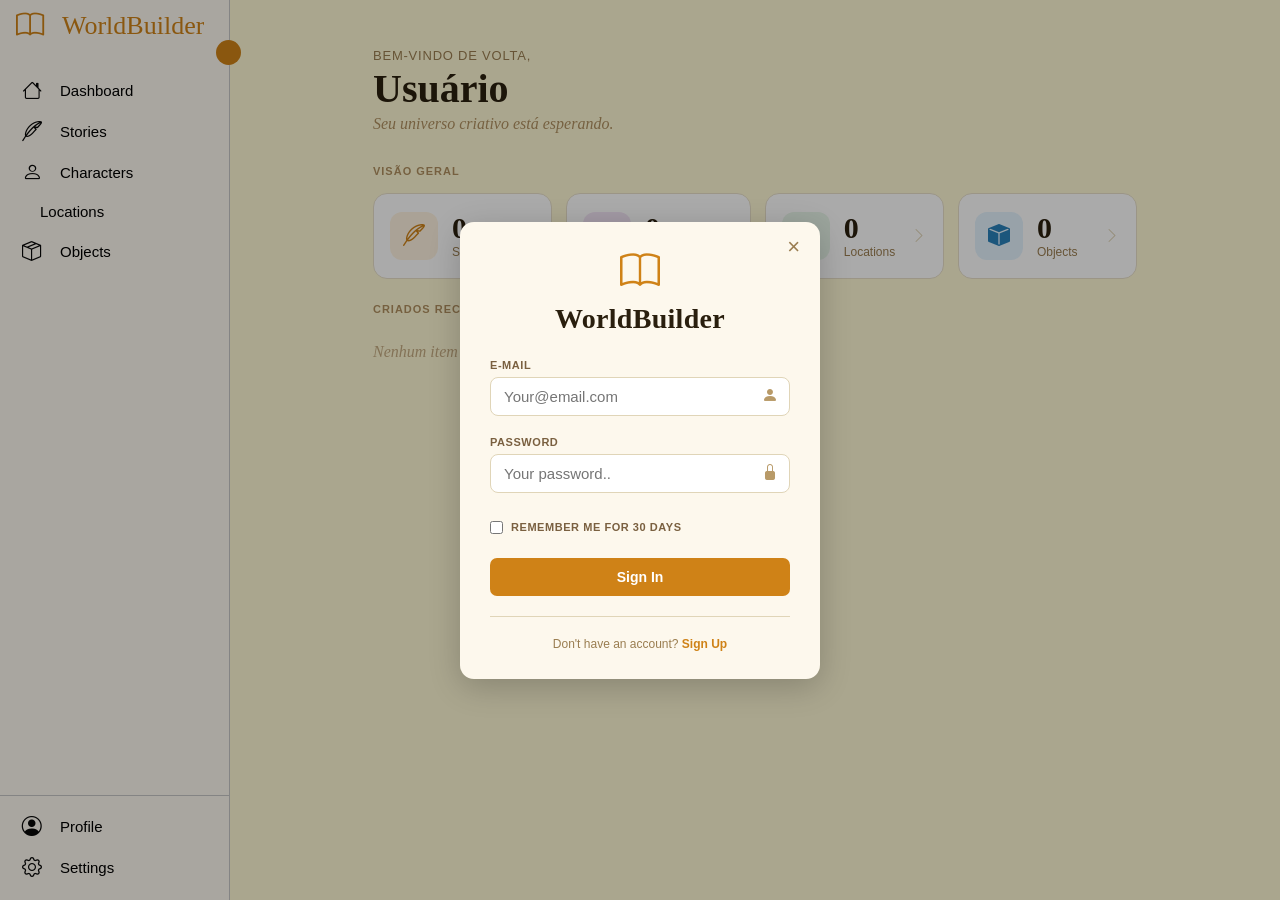
==== commit c36d6f66: "Add files via upload" ====
--- a/index.html
+++ b/index.html
@@ -9,6 +9,8 @@
     <link href="Css/sections.css" rel="stylesheet"/>
     <link href="Css/frame.css" rel="stylesheet"/>
     <link href="Css/dashboard.css" rel="stylesheet"/>
+    <link href="Css/C-Character.css" rel="stylesheet"/>
+    <link href="Css/E-Object.css" rel="stylesheet"/>
   </head>
   <body>
     <header>
@@ -236,7 +238,21 @@
           <button id="modal-confirm" class="modal-btn-confirm">Create</button>
         </div>
       </div>
-
+    </div>
+    <!-- Modal: Renomear item -->
+    <div id="rename-modal" class="modal-overlay">
+      <div class="modal-box">
+        <h3 class="modal-title">Editar Name</h3>
+        <div class="modal-group">
+          <label>Name</label>
+          <input type="text" id="rename-input" placeholder="Digite o novo nome..." autocomplete="off">
+        </div>
+        <p id="rename-error" class="modal-error"></p>
+        <div class="modal-actions">
+          <button id="rename-cancel" class="modal-btn-cancel">Cancel</button>
+          <button id="rename-confirm" class="modal-btn-confirm">Confirm</button>
+        </div>
+      </div>
     </div>
       <!-- Modal: Login -->
     <div id="login-modal" class="modal-overlay open">
@@ -318,6 +334,8 @@
     
     <script src="Js/navbar_script.js"></script>
     <script src="Js/sections_script.js"></script>
+    <script src="Js/C-Charcter_script.js"></script>
+    <script src="Js/E-Object_script.js"></script>
     <script src="Js/auth_script.js"></script>
   </body>
 </html>
--- a/Css/style.css
+++ b/Css/style.css
@@ -90,7 +90,7 @@
 }
 
 ul li.item-bar {
-    border-radius: 6px;
+    border-radius: 4px;
     transition: background 0.2s ease;
     margin-bottom: 5px;
 }
@@ -104,7 +104,7 @@
     font-size: 15px;
     font-weight: 500;
     padding: 8px 10px;
-    border-radius: 6px;
+    border-radius: 4px;
 }
 
 ul li.item-bar a:hover {
@@ -133,7 +133,7 @@
 
 ul li.ativo {
     background-color: #cf8217;
-    border-radius: 6px;
+    border-radius: 4px;
 }
 
 /* Link text — hidden when collapsed */
@@ -165,6 +165,10 @@
     margin-top: auto;
     padding-top: 12px;
     border-top: 1px solid #c6c6c6;
+    width: calc(100% + 24px); /* 12px de cada lado */
+    margin-left: -12px;
+    padding-left: 12px;
+    padding-right: 12px;
 }
 /* === LAYOUT MAIN === */
 main {
--- a/Css/sections.css
+++ b/Css/sections.css
@@ -66,7 +66,7 @@
     display: flex;
     align-items: center;
     justify-content: center;
-    border-radius: 5px;
+    border-radius: 4px;
     transition: background 0.15s, color 0.15s;
 }
 .section-tab .btn-add:hover {
@@ -86,7 +86,7 @@
     font-size: 17px;
     cursor: pointer;
     padding: 4px 5px;
-    border-radius: 5px;
+    border-radius: 4px;
     transition: background 0.15s, color 0.15s;
     display: flex;
     align-items: center;
@@ -178,7 +178,7 @@
     gap: 1wpx;
     background: #ffffff;
     border: 1px solid #e8dfc8;
-    border-radius: 10px;
+    border-radius: 8px;
     padding: 10px 12px;
     cursor: pointer;
     transition: box-shadow 0.15s, border-color 0.15s;
@@ -193,7 +193,7 @@
     height: 76px;
     min-width: 76px;
     background: #f0e8d0;
-    border-radius: 10px;
+    border-radius: 8px;
     display: flex;
     align-items: center;
     justify-content: center;
@@ -202,6 +202,10 @@
     flex-shrink: 0;
     margin-right: 3px;
 }
+.card-thumb.thumb-stories    { background: #fff3e0; color: #cf8217; }
+.card-thumb.thumb-characters { background: #f3e5f5; color: #8e44ad; }
+.card-thumb.thumb-locations  { background: #e8f5e9; color: #27ae60; }
+.card-thumb.thumb-objects    { background: #e3f2fd; color: #2980b9; }
 .section-card .card-info {
     display: flex;
     flex-direction: column;
@@ -238,7 +242,7 @@
     font-size: 15px;
     cursor: pointer;
     padding: 4px 5px;
-    border-radius: 5px;
+    border-radius: 4px;
     opacity: 0;
     pointer-events: none;
     transition: opacity 0.15s, background 0.15s;
@@ -298,15 +302,24 @@
     flex: 1;
     height: 100%;
     display: flex;
-    align-items: center;
-    justify-content: center;
+    align-items: flex-start;
+    justify-content: flex-start;
+    overflow-y: auto;
     padding: 40px;
+}
+.section-content::-webkit-scrollbar {
+    width: 4px;
+}
+.section-content::-webkit-scrollbar-thumb {
+    background: #e0d5b8;
+    border-radius: 4px;
 }
 .section-placeholder {
     font-family: 'Crimson Pro', serif;
     font-style: italic;
     font-size: 18px;
     color: #b09060;
+    margin: auto;
 }
 /* ===== ITEM VIEW (section-content ao clicar) ===== */
 .item-view {
@@ -314,8 +327,7 @@
     flex-direction: column;
     align-items: flex-start;
     width: 100%;
-    height: 100%;
-    padding: 40px 48px;
+    padding: 35px 48px 40px;
     gap: 32px;
 }
 .item-view-header {
@@ -329,7 +341,7 @@
     height: 90px;
     min-width: 90px;
     background: #f0e8d0;
-    border-radius: 16px;
+    border-radius: 6px;
     display: flex;
     align-items: center;
     justify-content: center;
@@ -337,6 +349,10 @@
     font-size: 42px;
     border: 2px solid #e8dfc8;
 }
+.item-view-thumb.thumb-stories    { background: #fff6df; color: #cf8217; border-color: #f5d9a8; }
+.item-view-thumb.thumb-characters { background: #f3e5f5; color: #8e44ad; border-color: #d7b8e8; }
+.item-view-thumb.thumb-locations  { background: #e8f5e9; color: #27ae60; border-color: #a8d5b0; }
+.item-view-thumb.thumb-objects    { background: #e3f2fd; color: #2980b9; border-color: #a8cfe8; }
 .item-view-name-wrap {
     display: flex;
     align-items: center;
@@ -366,75 +382,18 @@
     background: #cf821720;
     color: #b37428;
 }
-/* ===== CHARACTER ATTRIBUTES PANEL ===== */
-.char-attrs {
-    display: flex;
-    flex-direction: column;
-    gap: 20px;
-    width: 100%;
-}
-.char-attrs-title {
-    font-family: 'Crimson Pro', serif;
-    font-size: 15px;
+.item-category-title {
+    font-family: 'Crimson Pro', serif;
+    font-size: 30px;
     font-weight: 700;
     text-transform: uppercase;
-    letter-spacing: 0.08em;
-    color: #b09060;
-    margin-bottom: 4px;
-}
-.char-attrs-grid {
-    display: grid;
-    grid-template-columns: 1fr 1fr;
-    gap: 16px;
-}
-.char-attr-field {
-    display: flex;
-    flex-direction: column;
-    gap: 6px;
-}
-.char-attr-field label {
-    font-family: 'Inter', sans-serif;
-    font-size: 12px;
-    font-weight: 600;
-    text-transform: uppercase;
-    letter-spacing: 0.07em;
-    color: #9a7d50;
-}
-.char-attr-select {
-    appearance: none;
-    -webkit-appearance: none;
-    background: #fff url("data:image/svg+xml,%3Csvg xmlns='http://www.w3.org/2000/svg' width='12' height='8' viewBox='0 0 12 8'%3E%3Cpath d='M1 1l5 5 5-5' stroke='%23cf8217' stroke-width='1.8' fill='none' stroke-linecap='round'/%3E%3C/svg%3E") no-repeat right 12px center;
-    border: 1.5px solid #e0d5b8;
-    border-radius: 8px;
-    padding: 9px 34px 9px 12px;
-    font-family: 'Crimson Pro', serif;
-    font-size: 16px;
-    color: #2a1f0e;
-    cursor: pointer;
-    transition: border-color 0.15s, box-shadow 0.15s;
-    width: 100%;
-}
-.char-attr-select:focus {
-    outline: none;
-    border-color: #cf8217;
-    box-shadow: 0 0 0 3px #cf821718;
-}
-.char-attr-select option[value=""] {
-    color: #bbb;
-}
-.char-save-status {
-    font-family: 'Inter', sans-serif;
-    font-size: 12px;
-    color: #9a7d50;
-    height: 18px;
-    transition: opacity 0.3s;
-}
-.char-save-status.saved {
-    color: #5a9a50;
-}
-.char-save-status.error {
-    color: #c0392b;
-}
+    color: #725c3b;
+    padding-bottom: 10px;
+    margin-bottom: 16px;
+    border-bottom: 2px solid #e0d5b8;
+    width: 100%;
+}
+
 /* ===== CARD ACTIVE ===== */
 .section-card.active {
     border-color: #cf8217;
--- a/Css/C-Character.css
+++ b/Css/C-Character.css
@@ -0,0 +1,140 @@
+/* ===== CHARACTER ATTRIBUTES PANEL ===== */
+.char-attrs {
+    display: flex;
+    flex-direction: column;
+    gap: 8px;
+    width: 100%;
+}
+.char-attrs-title {
+    font-family: 'Crimson Pro', serif;
+    font-size: 22px;
+    font-weight: 700;
+    color: #725c3b;
+    padding-bottom: 10px;
+    margin-bottom: 16px;
+    border-bottom: 2px solid #e0d5b8;
+    width: 100%;
+}
+.char-attrs-divider {
+    content: '';
+    flex: 1;
+    height: 1px;
+    background: #e0d5b8;
+}
+.char-attrs-grid {
+    display: grid;
+    grid-template-columns: 1fr 1fr;
+    gap: 16px;
+}
+.char-attr-field {
+    display: flex;
+    flex-direction: column;
+    gap: 6px;
+}
+.char-attr-field label {
+    font-family: 'Inter', sans-serif;
+    font-size: 12px;
+    font-weight: 600;
+    text-transform: uppercase;
+    letter-spacing: 0.07em;
+    color: #9a7d50;
+}
+.char-attr-select {
+    appearance: none;
+    -webkit-appearance: none;
+    background: #fff url("data:image/svg+xml,%3Csvg xmlns='http://www.w3.org/2000/svg' width='12' height='8' viewBox='0 0 12 8'%3E%3Cpath d='M1 1l5 5 5-5' stroke='%238e44ad' stroke-width='1.8' fill='none' stroke-linecap='round'/%3E%3C/svg%3E") no-repeat right 12px center;
+    border: 1.5px solid #e0d5b8;
+    border-radius: 4px;
+    padding: 9px 34px 9px 12px;
+    font-family: 'Crimson Pro', serif;
+    font-size: 16px;
+    color: #2a1f0e;
+    cursor: pointer;
+    transition: border-color 0.15s, box-shadow 0.15s;
+    width: 100%;
+}
+.char-attr-select:focus {
+    outline: none;
+    border-color: #8e44ad;
+    box-shadow: 0 0 0 3px #aa17cf18;
+}
+.char-attr-select option[value=""] {
+    color: #bbb;
+}
+.char-attr-input {
+    border: 1.5px solid #e0d5b8;
+    border-radius: 4px;
+    padding: 9px 12px;
+    font-family: 'Crimson Pro', serif;
+    font-size: 16px;
+    color: #2a1f0e;
+    transition: border-color 0.15s, box-shadow 0.15s;
+    width: 100%;
+    box-sizing: border-box;
+    background: #fff;
+}
+.char-attr-input:focus {
+    outline: none;
+    border-color: #8e44ad;
+    box-shadow: 0 0 0 3px #aa17cf18;
+}
+.char-attr-textarea {
+    border: 1.5px solid #e0d5b8;
+    border-radius: 4px;
+    padding: 10px 12px;
+    font-family: 'Crimson Pro', serif;
+    font-size: 16px;
+    color: #2a1f0e;
+    width: 100%;
+    min-height: 100px;
+    resize: vertical;
+    transition: border-color 0.15s, box-shadow 0.15s;
+    box-sizing: border-box;
+    background: #fff;
+}
+.char-attr-textarea:focus {
+    outline: none;
+    border-color: #8e44ad;
+    box-shadow: 0 0 0 3px #aa17cf18;
+}
+.char-attr-input::placeholder {
+    color: #bbb;
+}
+.char-save-row {
+    display: flex;
+    align-items: center;
+    gap: 14px;
+    margin-top: 4px;
+}
+.char-save-btn {
+    background: #8e44ad;
+    color: #fff;
+    border: none;
+    border-radius: 6px;
+    padding: 10px 22px;
+    font-family: 'Crimson Pro', serif;
+    font-size: 17px;
+    font-weight: 600;
+    cursor: pointer;
+    transition: background 0.15s, box-shadow 0.15s;
+}
+.char-save-btn:hover {
+    background: #74398e;
+    box-shadow: 0 2px 8px #9914ba18;
+}
+.char-save-btn:disabled {
+    opacity: 0.6;
+    cursor: default;
+}
+.char-save-status {
+    font-family: 'Inter', sans-serif;
+    font-size: 13px;
+    color: #9a7d50;
+    transition: opacity 0.3s;
+}
+.char-save-status.saved {
+    color: #5a9a50;
+}
+.char-save-status.error {
+    color: #c0392b;
+}
--- a/Css/E-Object.css
+++ b/Css/E-Object.css
@@ -0,0 +1,137 @@
+/* ===== OBJECT ATTRIBUTES PANEL ===== */
+.obj-attrs {
+    display: flex;
+    flex-direction: column;
+    gap: 8px;
+    width: 100%;
+}
+.obj-attrs-title {
+    font-family: 'Crimson Pro', serif;
+    font-size: 22px;
+    font-weight: 700;
+    color: #725c3b;
+    padding-bottom: 10px;
+    margin-bottom: 16px;
+    border-bottom: 2px solid #e0d5b8;
+    width: 100%;
+}
+.obj-attrs-grid {
+    display: grid;
+    grid-template-columns: 1fr 1fr;
+    gap: 16px;
+}
+.obj-attr-field {
+    display: flex;
+    flex-direction: column;
+    gap: 6px;
+}
+.obj-attr-field label {
+    font-family: 'Inter', sans-serif;
+    font-size: 12px;
+    font-weight: 600;
+    text-transform: uppercase;
+    letter-spacing: 0.07em;
+    color: #9a7d50;
+}
+.obj-attr-select {
+    appearance: none;
+    -webkit-appearance: none;
+    background: #fff url("data:image/svg+xml,%3Csvg xmlns='http://www.w3.org/2000/svg' width='12' height='8' viewBox='0 0 12 8'%3E%3Cpath d='M1 1l5 5 5-5' stroke='%232980b9' stroke-width='1.8' fill='none' stroke-linecap='round'/%3E%3C/svg%3E") no-repeat right 12px center;
+    border: 1.5px solid #e0d5b8;
+    border-radius: 4px;
+    padding: 9px 34px 9px 12px;
+    font-family: 'Crimson Pro', serif;
+    font-size: 16px;
+    color: #2a1f0e;
+    cursor: pointer;
+    transition: border-color 0.15s, box-shadow 0.15s;
+    width: 100%;
+}
+.obj-attr-select:focus {
+    outline: none;
+    border-color: #2980b9;
+    box-shadow: 0 0 0 3px #2980b918;
+}
+.obj-attr-select option[value=""] {
+    color: #bbb;
+}
+.obj-attr-input {
+    border: 1.5px solid #e0d5b8;
+    border-radius: 4px;
+    padding: 9px 12px;
+    font-family: 'Crimson Pro', serif;
+    font-size: 16px;
+    color: #2a1f0e;
+    transition: border-color 0.15s, box-shadow 0.15s;
+    width: 100%;
+    box-sizing: border-box;
+    background: #fff;
+}
+.obj-attr-input:focus {
+    outline: none;
+    border-color: #2980b9;
+    box-shadow: 0 0 0 3px #2980b918;
+}
+.obj-attr-input::placeholder {
+    color: #bbb;
+}
+.obj-attr-textarea {
+    border: 1.5px solid #e0d5b8;
+    border-radius: 8px;
+    padding: 10px 12px;
+    font-family: 'Crimson Pro', serif;
+    font-size: 16px;
+    color: #2a1f0e;
+    width: 100%;
+    min-height: 100px;
+    resize: vertical;
+    transition: border-color 0.15s, box-shadow 0.15s;
+    box-sizing: border-box;
+    background: #fff;
+}
+.obj-attr-textarea:focus {
+    outline: none;
+    border-color: #2980b9;
+    box-shadow: 0 0 0 3px #2980b918;
+}
+.obj-attr-textarea::placeholder {
+    color: #bbb;
+}
+.obj-save-row {
+    display: flex;
+    align-items: center;
+    gap: 14px;
+    margin-top: 4px;
+}
+.obj-save-btn {
+    background: #2980b9;
+    color: #fff;
+    border: none;
+    border-radius: 6px;
+    padding: 10px 22px;
+    font-family: 'Crimson Pro', serif;
+    font-size: 17px;
+    font-weight: 600;
+    cursor: pointer;
+    transition: background 0.15s, box-shadow 0.15s;
+}
+.obj-save-btn:hover {
+    background: #1f6799;
+    box-shadow: 0 2px 8px #2980b930;
+}
+.obj-save-btn:disabled {
+    opacity: 0.6;
+    cursor: default;
+}
+.obj-save-status {
+    font-family: 'Inter', sans-serif;
+    font-size: 13px;
+    color: #9a7d50;
+    transition: opacity 0.3s;
+}
+.obj-save-status.saved {
+    color: #5a9a50;
+}
+.obj-save-status.error {
+    color: #c0392b;
+}
